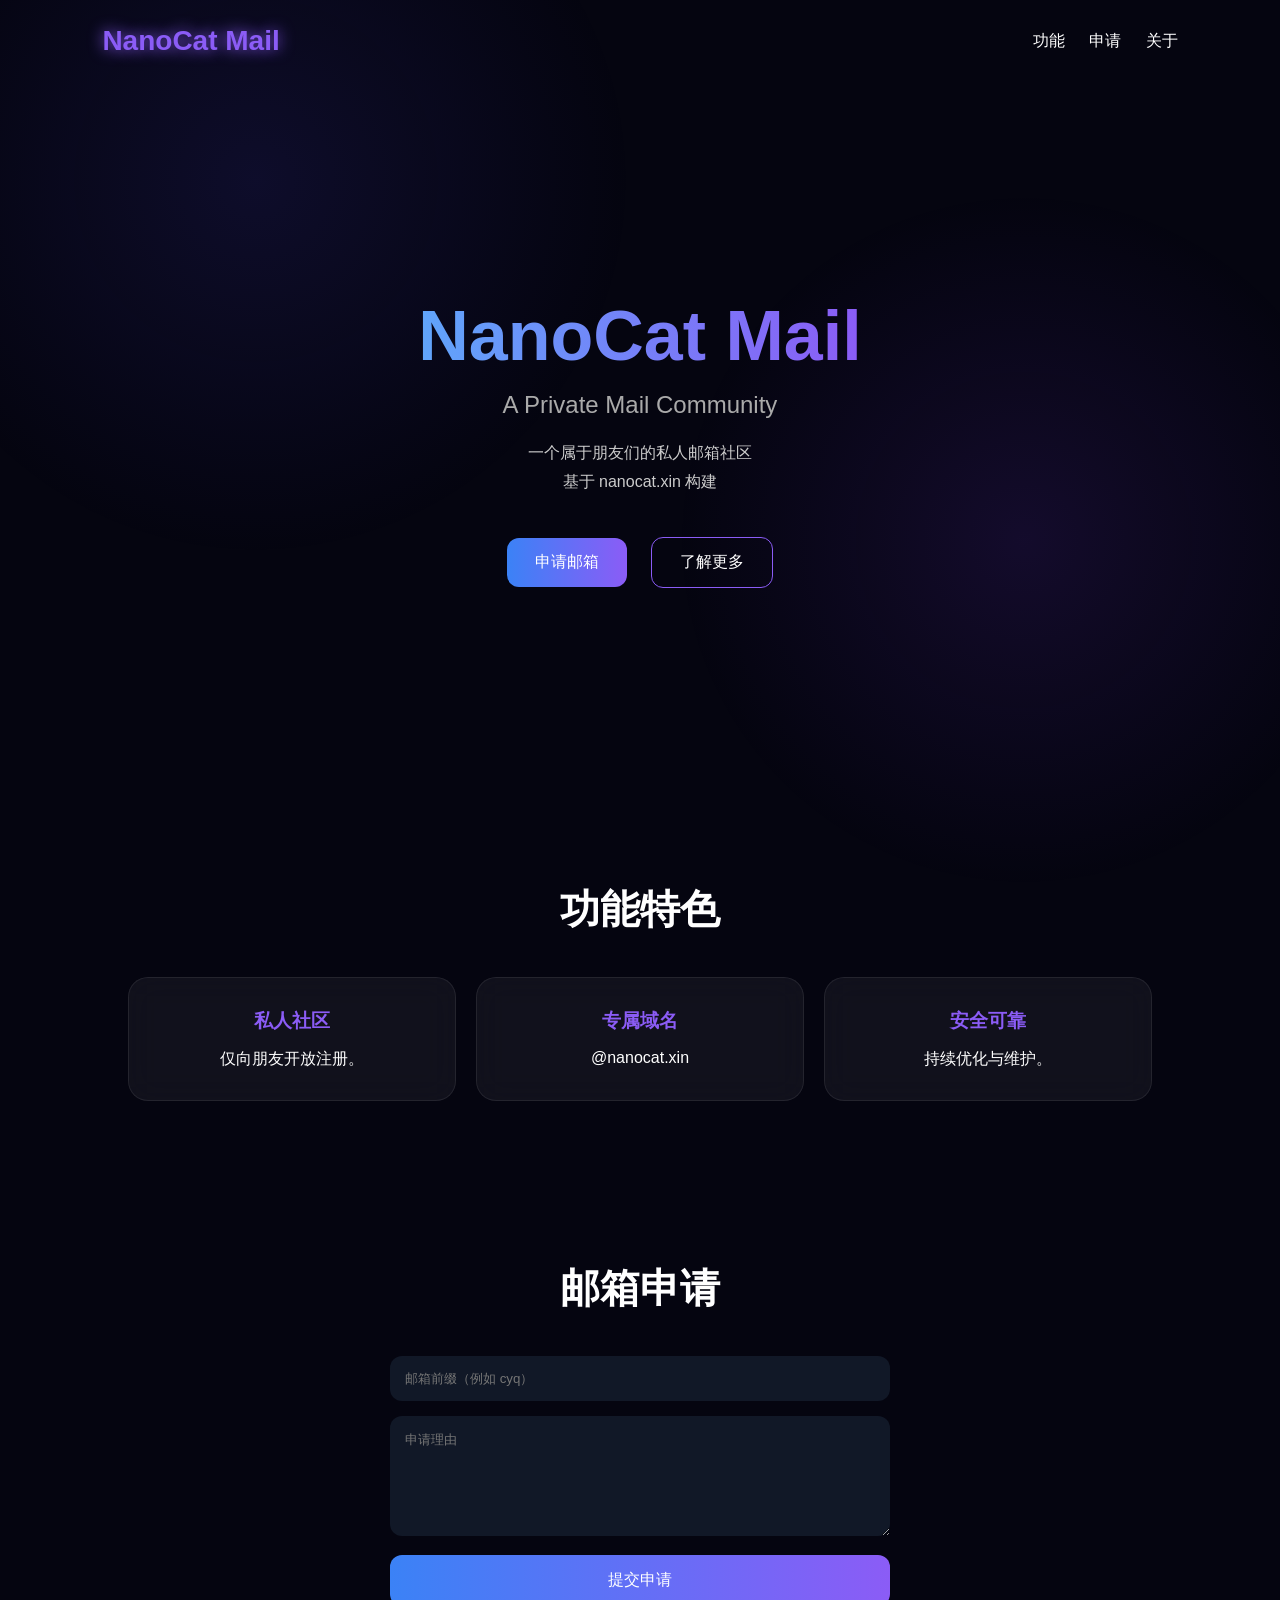
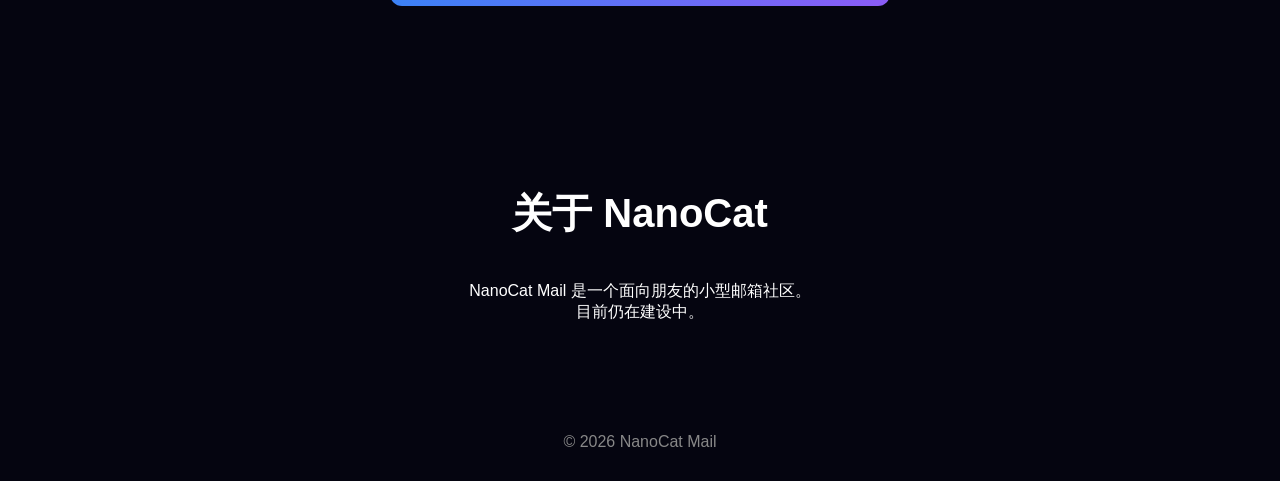
==== index.html @ d667ffe0 "Add files via upload" ====
<!DOCTYPE html>
<html lang="zh-CN">
<head>
    <meta charset="UTF-8">
    <meta name="viewport" content="width=device-width, initial-scale=1.0">
    <title>NanoCat Mail</title>

    <link rel="stylesheet" href="style.css">
</head>
<body>

<div class="background"></div>

<header>
    <div class="logo">
        NanoCat Mail
    </div>

    <nav>
        <a href="#features">功能</a>
        <a href="#apply">申请</a>
        <a href="#about">关于</a>
    </nav>
</header>

<section class="hero">

    <div class="hero-content">

        <h1>NanoCat Mail</h1>

        <p class="subtitle">
            A Private Mail Community
        </p>

        <p class="description">
            一个属于朋友们的私人邮箱社区
            <br>
            基于 nanocat.xin 构建
        </p>

        <div class="buttons">
            <a href="#apply" class="btn primary">
                申请邮箱
            </a>

            <a href="#about" class="btn secondary">
                了解更多
            </a>
        </div>

    </div>

</section>

<section id="features" class="card-section">

    <h2>功能特色</h2>

    <div class="cards">

        <div class="card">
            <h3>私人社区</h3>
            <p>仅向朋友开放注册。</p>
        </div>

        <div class="card">
            <h3>专属域名</h3>
            <p>@nanocat.xin</p>
        </div>

        <div class="card">
            <h3>安全可靠</h3>
            <p>持续优化与维护。</p>
        </div>

    </div>

</section>

<section id="apply" class="card-section">

    <h2>邮箱申请</h2>

    <form id="applyForm">

        <input
            type="text"
            id="username"
            placeholder="邮箱前缀（例如 cyq）"
            required
        >

        <textarea
            id="reason"
            placeholder="申请理由"
            required
        ></textarea>

        <button type="submit">
            提交申请
        </button>

    </form>

    <div id="result"></div>

</section>

<section id="about" class="card-section">

    <h2>关于 NanoCat</h2>

    <p>
        NanoCat Mail 是一个面向朋友的小型邮箱社区。
        <br>
        目前仍在建设中。
    </p>

</section>

<footer>
    © 2026 NanoCat Mail
</footer>

<script src="script.js"></script>

</body>
</html>
---- style.css ----
*{
    margin:0;
    padding:0;
    box-sizing:border-box;
}

body{
    background:#050510;
    color:white;
    font-family:"Segoe UI",sans-serif;
    overflow-x:hidden;
}

.background{
    position:fixed;
    inset:0;
    background:
    radial-gradient(circle at 20% 20%,#4f46e520 0%,transparent 30%),
    radial-gradient(circle at 80% 60%,#7c3aed20 0%,transparent 30%);
    z-index:-2;
}

header{
    display:flex;
    justify-content:space-between;
    align-items:center;
    padding:25px 8%;
}

.logo{
    font-size:28px;
    font-weight:bold;
    color:#8b5cf6;
    text-shadow:0 0 15px #8b5cf6;
}

nav a{
    color:white;
    text-decoration:none;
    margin-left:20px;
    transition:0.3s;
}

nav a:hover{
    color:#8b5cf6;
}

.hero{
    min-height:80vh;
    display:flex;
    justify-content:center;
    align-items:center;
    text-align:center;
}

.hero h1{
    font-size:70px;
    background:linear-gradient(
    90deg,
    #60a5fa,
    #8b5cf6
    );
    -webkit-background-clip:text;
    -webkit-text-fill-color:transparent;
}

.subtitle{
    margin-top:15px;
    font-size:24px;
    color:#aaa;
}

.description{
    margin-top:20px;
    color:#ccc;
    line-height:1.8;
}

.buttons{
    margin-top:40px;
}

.btn{
    display:inline-block;
    padding:14px 28px;
    border-radius:12px;
    text-decoration:none;
    margin:0 10px;
    transition:0.3s;
}

.primary{
    background:linear-gradient(
    90deg,
    #3b82f6,
    #8b5cf6
    );
    color:white;
}

.secondary{
    border:1px solid #8b5cf6;
    color:white;
}

.btn:hover{
    transform:translateY(-3px);
}

.card-section{
    padding:80px 10%;
    text-align:center;
}

.card-section h2{
    margin-bottom:40px;
    font-size:40px;
}

.cards{
    display:grid;
    grid-template-columns:repeat(auto-fit,minmax(250px,1fr));
    gap:20px;
}

.card{
    background:rgba(255,255,255,0.05);
    backdrop-filter:blur(15px);
    border:1px solid rgba(255,255,255,0.08);
    border-radius:20px;
    padding:30px;
}

.card h3{
    margin-bottom:15px;
    color:#8b5cf6;
}

form{
    max-width:500px;
    margin:auto;
}

input,
textarea{
    width:100%;
    padding:15px;
    margin-bottom:15px;
    border:none;
    border-radius:12px;
    background:#111827;
    color:white;
}

textarea{
    height:120px;
}

button{
    width:100%;
    padding:15px;
    border:none;
    border-radius:12px;
    cursor:pointer;
    color:white;
    font-size:16px;
    background:linear-gradient(
    90deg,
    #3b82f6,
    #8b5cf6
    );
}

#result{
    margin-top:20px;
    color:#60a5fa;
}

footer{
    text-align:center;
    padding:30px;
    color:#888;
}

@media(max-width:768px){

.hero h1{
    font-size:42px;
}

header{
    flex-direction:column;
    gap:20px;
}

}
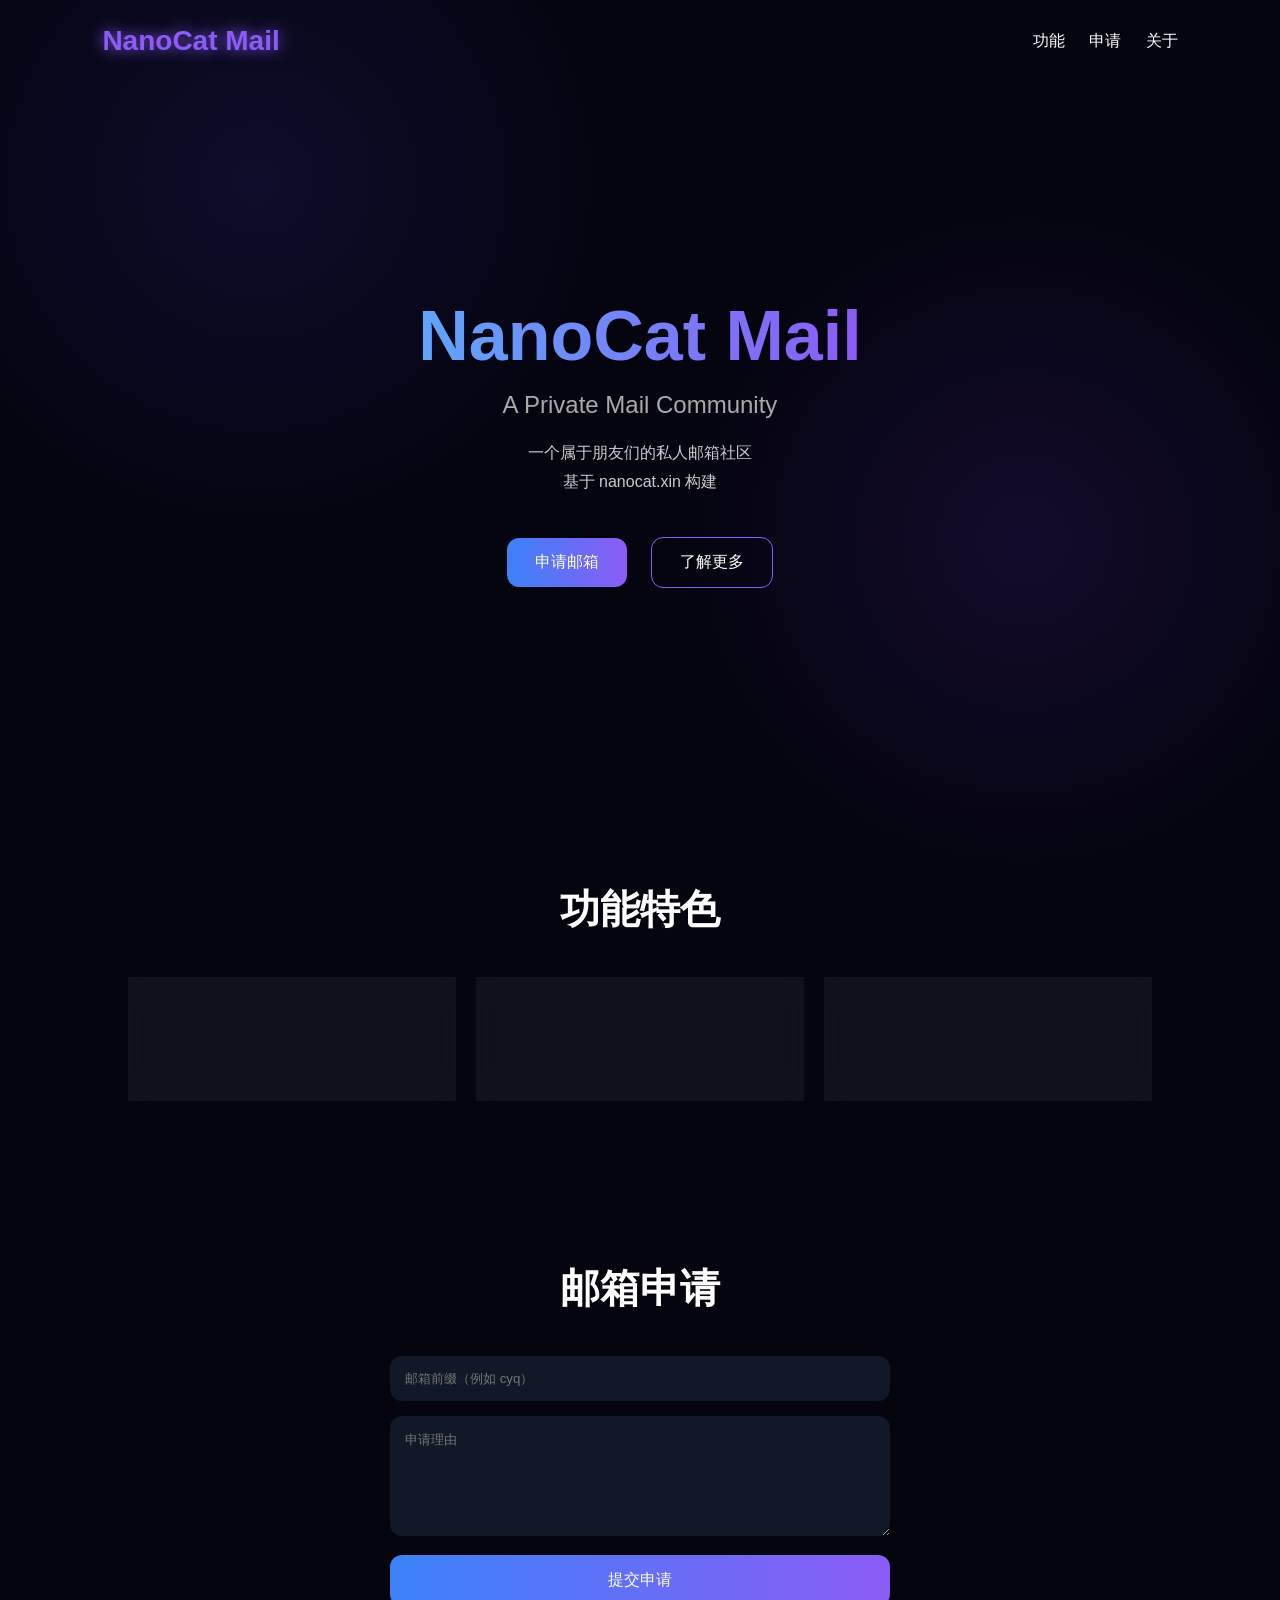
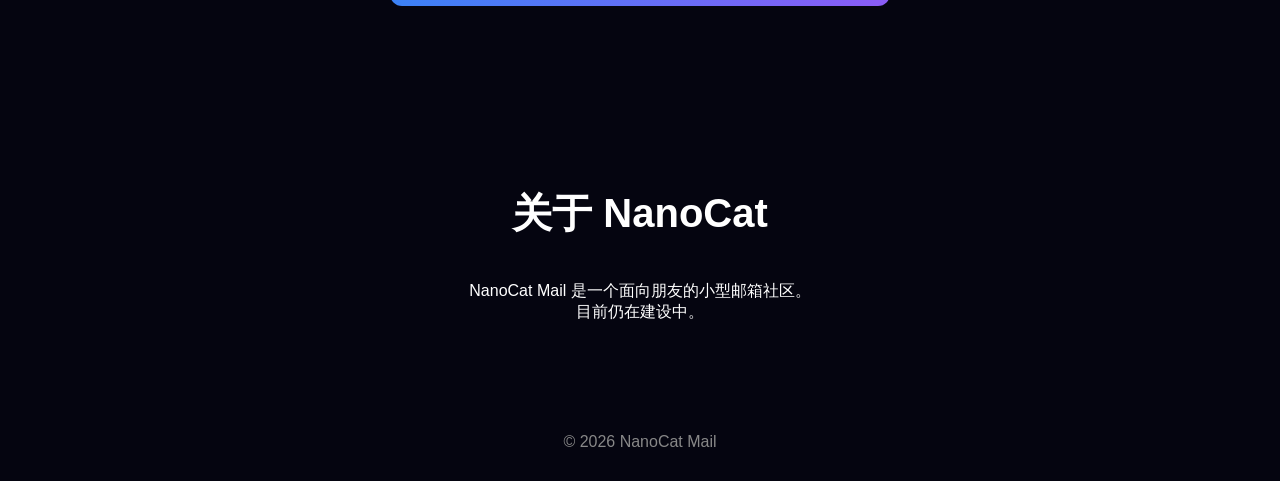
==== commit 7a3db304: "Add files via upload" ====
--- a/index.html
+++ b/index.html
@@ -19,7 +19,7 @@
     <nav>
         <a href="#features">功能</a>
         <a href="#apply">申请</a>
-        <a href="#about">关于</a>
+        <a href="about.html">关于</a>
     </nav>
 </header>
 
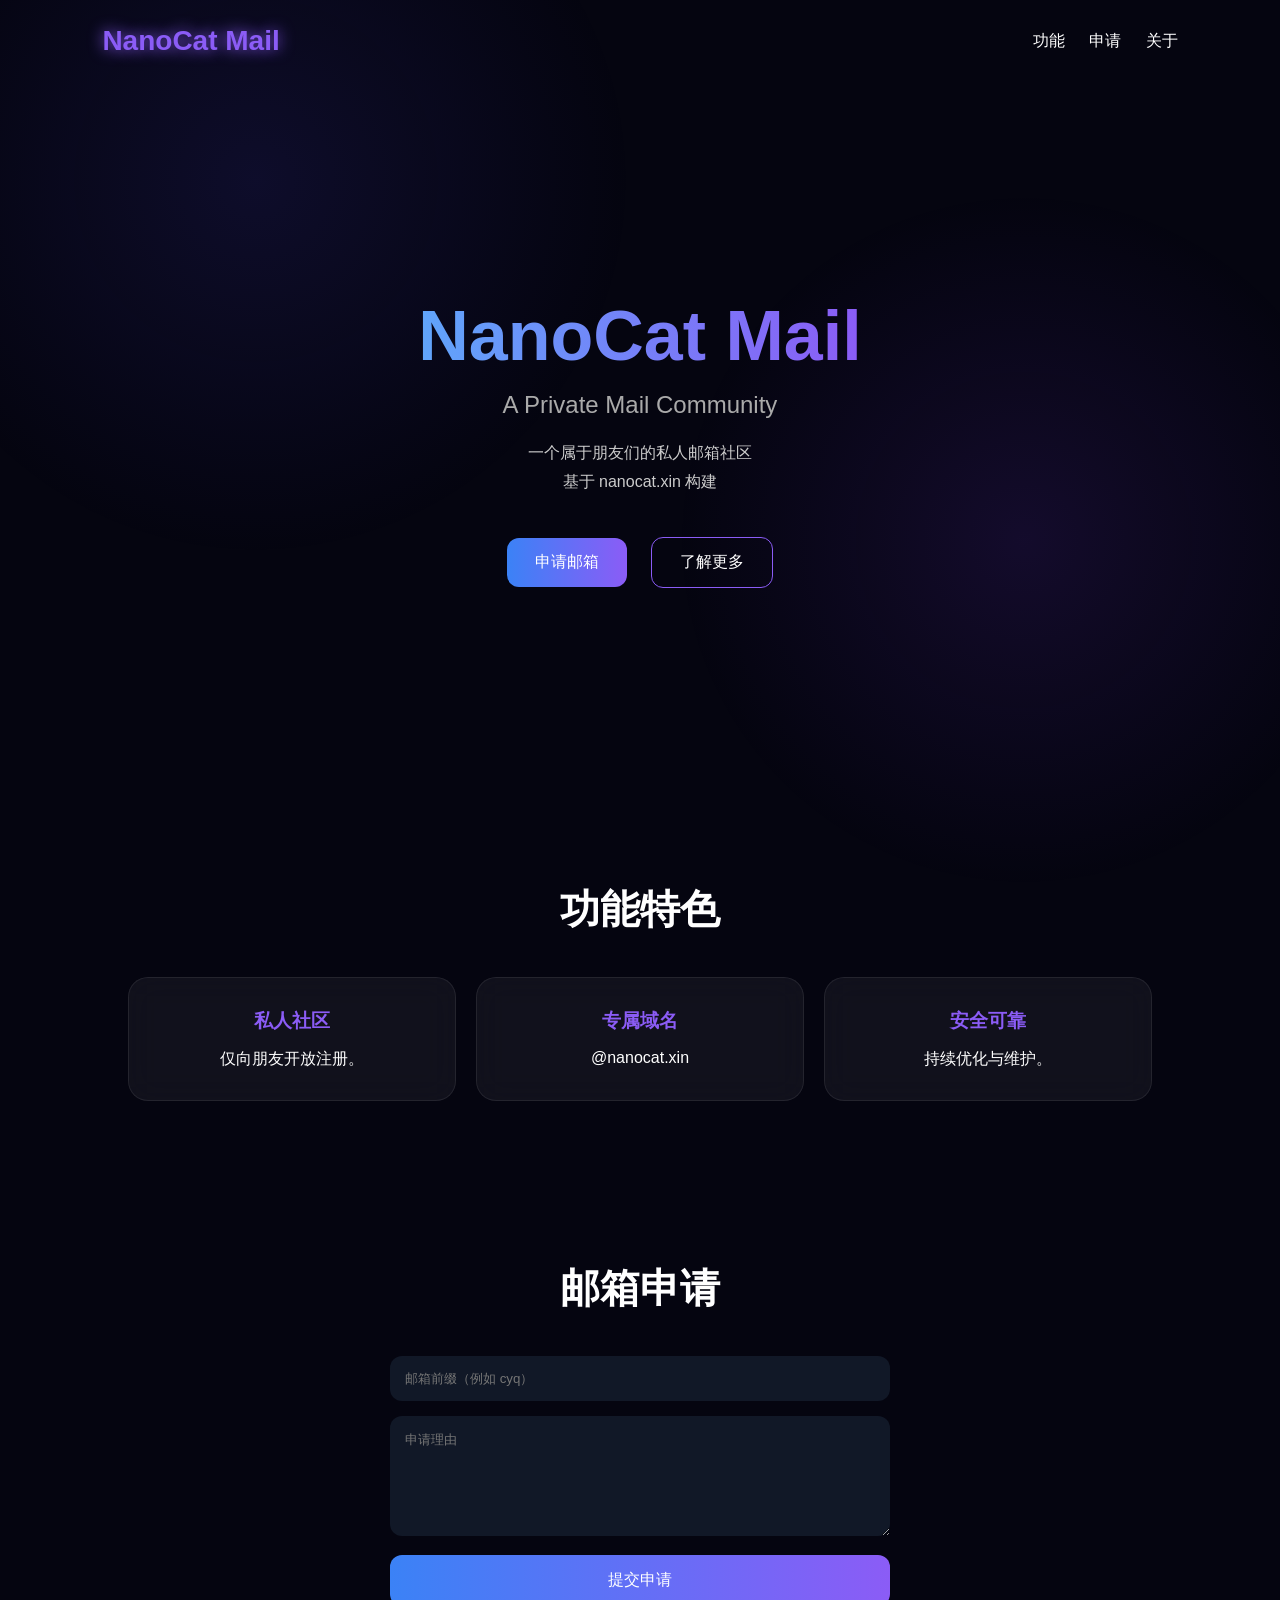
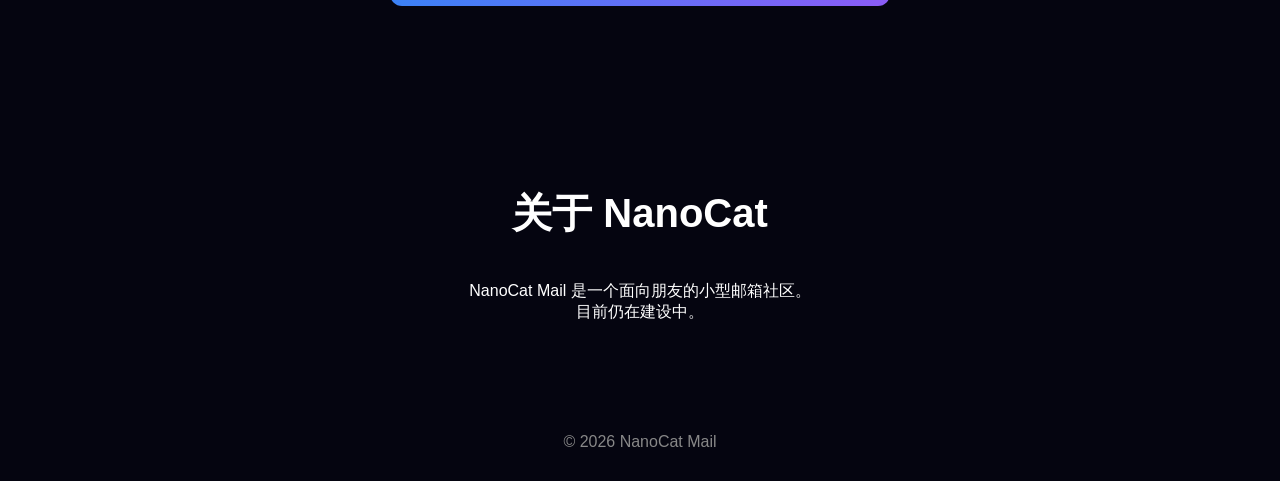
==== commit e7fefbea: "Add files via upload" ====
--- a/index.html
+++ b/index.html
@@ -12,15 +12,17 @@
 <div class="background"></div>
 
 <header>
-    <div class="logo">
+
+    <a href="index.html" class="logo">
         NanoCat Mail
-    </div>
+    </a>
 
     <nav>
         <a href="#features">功能</a>
         <a href="#apply">申请</a>
         <a href="about.html">关于</a>
     </nav>
+
 </header>
 
 <section class="hero">
--- a/style.css
+++ b/style.css
@@ -32,6 +32,13 @@
     font-weight:bold;
     color:#8b5cf6;
     text-shadow:0 0 15px #8b5cf6;
+    text-decoration:none;
+    transition:.3s;
+}
+
+.logo:hover{
+    color:#a78bfa;
+    text-shadow:0 0 25px #8b5cf6;
 }
 
 nav a{
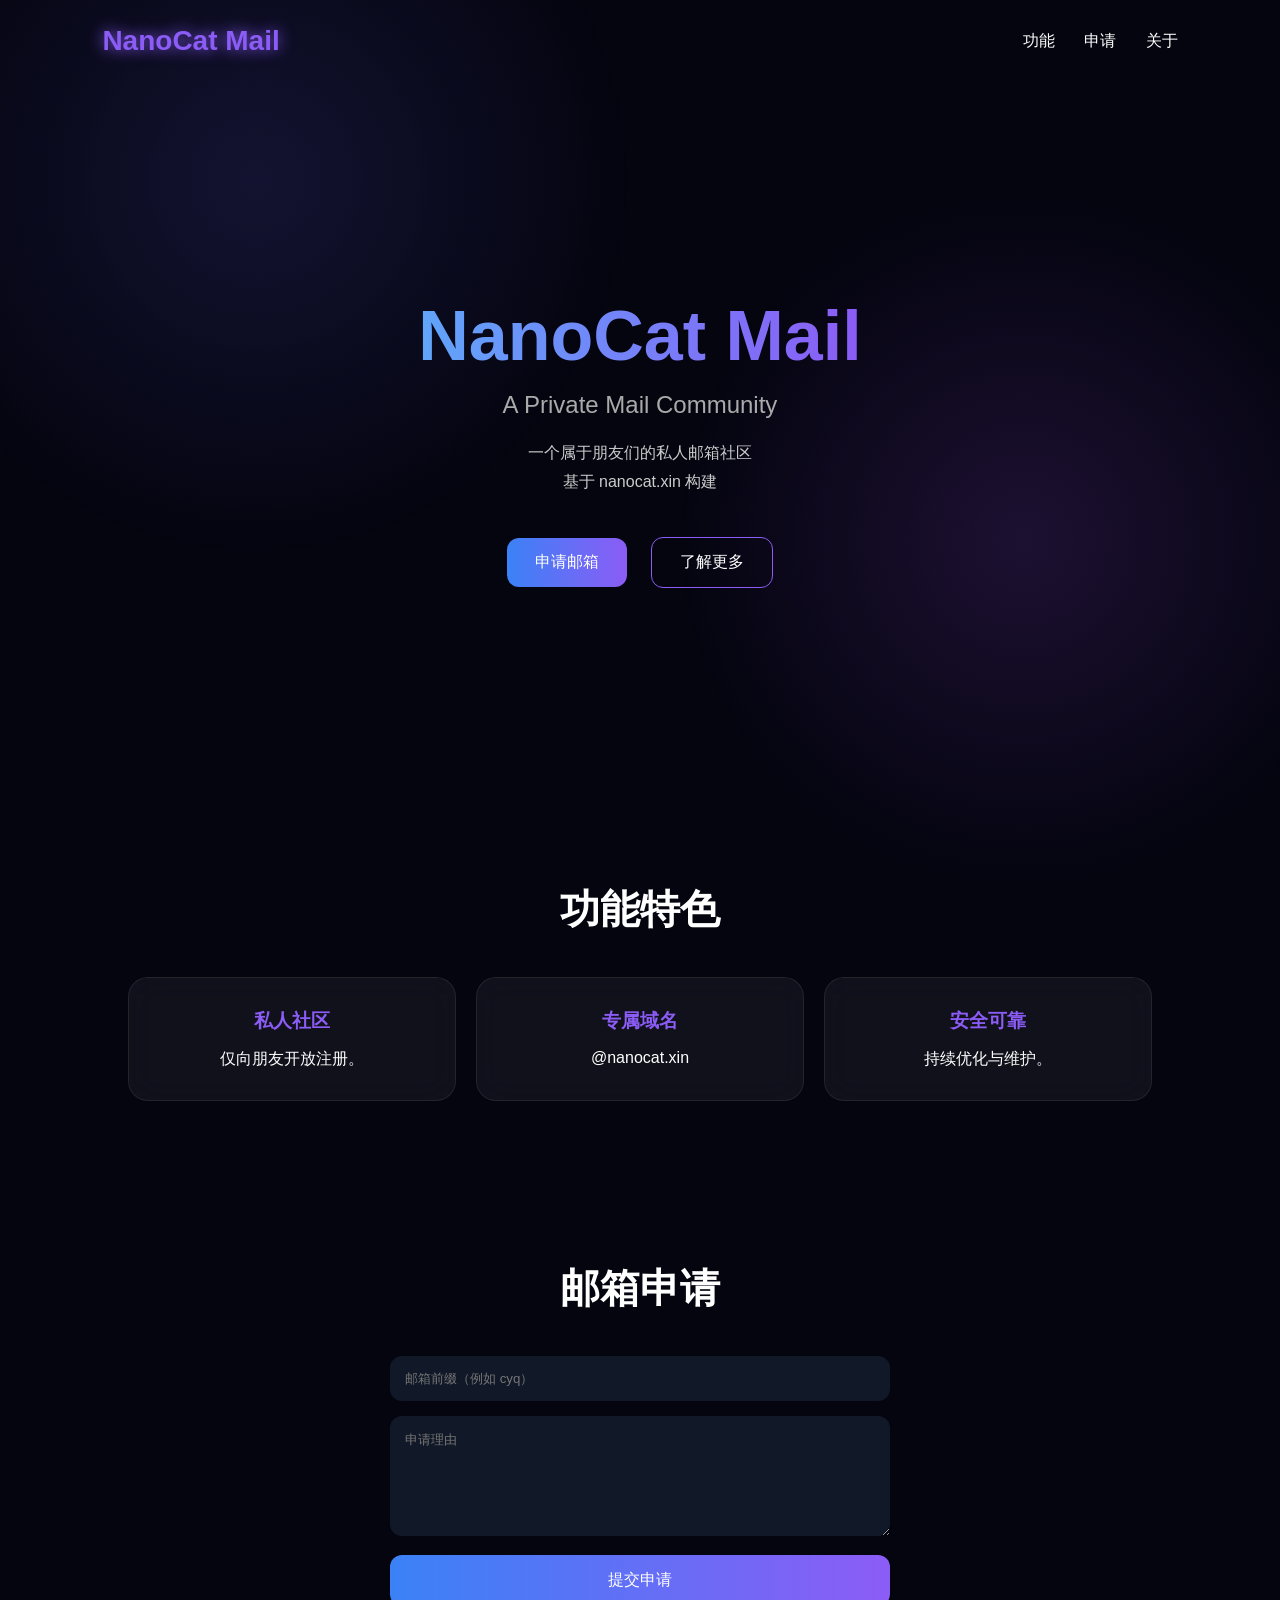
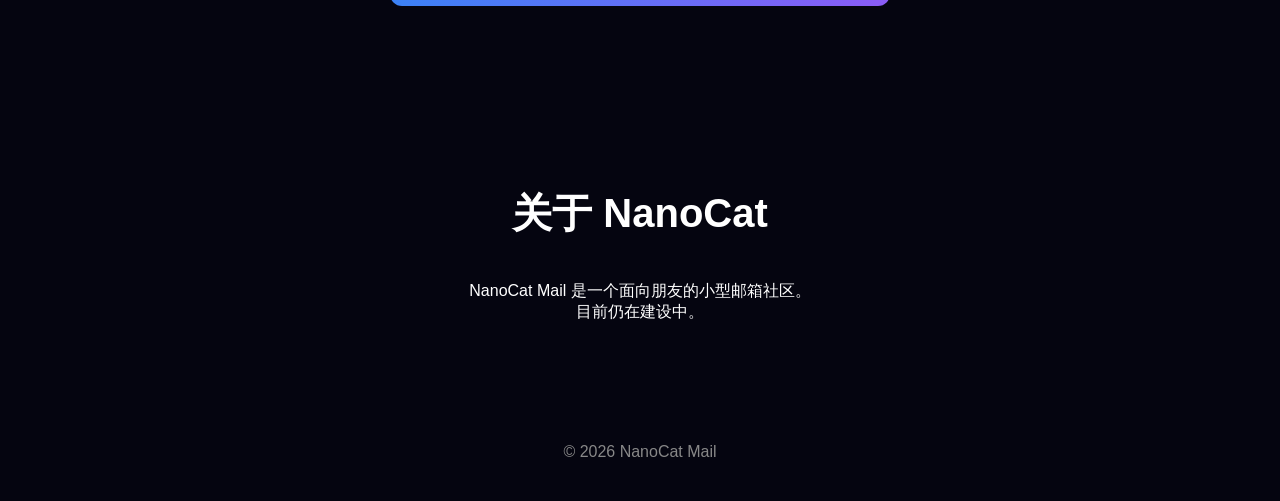
==== commit 1d2404c5: "Add files via upload" ====
--- a/index.html
+++ b/index.html
@@ -4,7 +4,6 @@
     <meta charset="UTF-8">
     <meta name="viewport" content="width=device-width, initial-scale=1.0">
     <title>NanoCat Mail</title>
-
     <link rel="stylesheet" href="style.css">
 </head>
 <body>
@@ -12,113 +11,65 @@
 <div class="background"></div>
 
 <header>
-
-    <a href="index.html" class="logo">
-        NanoCat Mail
-    </a>
-
+    <a href="index.html" class="logo">NanoCat Mail</a>
     <nav>
         <a href="#features">功能</a>
         <a href="#apply">申请</a>
         <a href="about.html">关于</a>
     </nav>
-
 </header>
 
 <section class="hero">
-
     <div class="hero-content">
-
         <h1>NanoCat Mail</h1>
-
-        <p class="subtitle">
-            A Private Mail Community
-        </p>
-
+        <p class="subtitle">A Private Mail Community</p>
         <p class="description">
             一个属于朋友们的私人邮箱社区
             <br>
             基于 nanocat.xin 构建
         </p>
-
         <div class="buttons">
-            <a href="#apply" class="btn primary">
-                申请邮箱
-            </a>
-
-            <a href="#about" class="btn secondary">
-                了解更多
-            </a>
+            <a href="#apply" class="btn primary">申请邮箱</a>
+            <a href="#about" class="btn secondary">了解更多</a>
         </div>
-
     </div>
-
 </section>
 
 <section id="features" class="card-section">
-
     <h2>功能特色</h2>
-
     <div class="cards">
-
         <div class="card">
             <h3>私人社区</h3>
             <p>仅向朋友开放注册。</p>
         </div>
-
         <div class="card">
             <h3>专属域名</h3>
             <p>@nanocat.xin</p>
         </div>
-
         <div class="card">
             <h3>安全可靠</h3>
             <p>持续优化与维护。</p>
         </div>
-
     </div>
-
 </section>
 
 <section id="apply" class="card-section">
-
     <h2>邮箱申请</h2>
-
     <form id="applyForm">
-
-        <input
-            type="text"
-            id="username"
-            placeholder="邮箱前缀（例如 cyq）"
-            required
-        >
-
-        <textarea
-            id="reason"
-            placeholder="申请理由"
-            required
-        ></textarea>
-
-        <button type="submit">
-            提交申请
-        </button>
-
+        <input type="text" id="username" placeholder="邮箱前缀（例如 cyq）" required>
+        <textarea id="reason" placeholder="申请理由" required></textarea>
+        <button type="submit">提交申请</button>
     </form>
-
     <div id="result"></div>
-
 </section>
 
 <section id="about" class="card-section">
-
     <h2>关于 NanoCat</h2>
-
     <p>
         NanoCat Mail 是一个面向朋友的小型邮箱社区。
         <br>
         目前仍在建设中。
     </p>
-
 </section>
 
 <footer>
@@ -126,6 +77,5 @@
 </footer>
 
 <script src="script.js"></script>
-
 </body>
 </html>
--- a/style.css
+++ b/style.css
@@ -1,203 +1,349 @@
+/* ==========================================
+   1. 全局初始化与基础设置
+   ========================================== */
 *{
-    margin:0;
-    padding:0;
-    box-sizing:border-box;
+    margin: 0;
+    padding: 0;
+    box-sizing: border-box;
 }
 
 body{
-    background:#050510;
-    color:white;
-    font-family:"Segoe UI",sans-serif;
-    overflow-x:hidden;
-}
-
-.background{
-    position:fixed;
-    inset:0;
+    background: #050510;
+    color: white;
+    font-family: "Segoe UI", sans-serif;
+    overflow-x: hidden;
+}
+
+/* 统一的星空渐变背景 */
+.background {
+    position: fixed;
+    inset: 0;
     background:
-    radial-gradient(circle at 20% 20%,#4f46e520 0%,transparent 30%),
-    radial-gradient(circle at 80% 60%,#7c3aed20 0%,transparent 30%);
-    z-index:-2;
-}
-
+    radial-gradient(circle at 20% 20%, rgba(99, 102, 241, 0.15) 0%, transparent 30%),
+    radial-gradient(circle at 80% 60%, rgba(168, 85, 247, 0.15) 0%, transparent 30%);
+    z-index: -2;
+}
+
+/* ==========================================
+   2. 统一的顶部导航栏 (Header)
+   ========================================== */
 header{
-    display:flex;
-    justify-content:space-between;
-    align-items:center;
-    padding:25px 8%;
-}
-
-.logo{
-    font-size:28px;
-    font-weight:bold;
-    color:#8b5cf6;
-    text-shadow:0 0 15px #8b5cf6;
-    text-decoration:none;
-    transition:.3s;
-}
-
-.logo:hover{
-    color:#a78bfa;
-    text-shadow:0 0 25px #8b5cf6;
+    display: flex;
+    justify-content: space-between;
+    align-items: center;
+    padding: 25px 8%;
+}
+
+/* 完美统一的 Logo 样式：无下划线，字号一致 */
+a.logo,
+a.logo:link,
+a.logo:visited,
+a.logo:hover,
+a.logo:active {
+    font-size: 28px !important;
+    font-weight: bold;
+    color: #8b5cf6;
+    text-shadow: 0 0 15px #8b5cf6;
+    text-decoration: none !important;
+    transition: 0.3s;
+}
+
+a.logo:hover{
+    color: #a78bfa;
+    text-shadow: 0 0 25px #8b5cf6;
 }
 
 nav a{
-    color:white;
-    text-decoration:none;
-    margin-left:20px;
-    transition:0.3s;
-}
-
-nav a:hover{
-    color:#8b5cf6;
-}
-
+    color: white;
+    text-decoration: none;
+    margin-left: 25px;
+    transition: 0.3s;
+}
+
+nav a:hover,
+nav a.active {
+    color: #8b5cf6;
+}
+
+/* ==========================================
+   3. 首页 (index.html) 专属样式
+   ========================================== */
 .hero{
-    min-height:80vh;
-    display:flex;
-    justify-content:center;
-    align-items:center;
-    text-align:center;
+    min-height: 80vh;
+    display: flex;
+    justify-content: center;
+    align-items: center;
+    text-align: center;
 }
 
 .hero h1{
-    font-size:70px;
-    background:linear-gradient(
-    90deg,
-    #60a5fa,
-    #8b5cf6
-    );
-    -webkit-background-clip:text;
-    -webkit-text-fill-color:transparent;
+    font-size: 70px;
+    background: linear-gradient(90deg, #60a5fa, #8b5cf6);
+    -webkit-background-clip: text;
+    -webkit-text-fill-color: transparent;
 }
 
 .subtitle{
-    margin-top:15px;
-    font-size:24px;
-    color:#aaa;
+    margin-top: 15px;
+    font-size: 24px;
+    color: #aaa;
 }
 
 .description{
-    margin-top:20px;
-    color:#ccc;
-    line-height:1.8;
+    margin-top: 20px;
+    color: #ccc;
+    line-height: 1.8;
 }
 
 .buttons{
-    margin-top:40px;
+    margin-top: 40px;
 }
 
 .btn{
-    display:inline-block;
-    padding:14px 28px;
-    border-radius:12px;
-    text-decoration:none;
-    margin:0 10px;
-    transition:0.3s;
+    display: inline-block;
+    padding: 14px 28px;
+    border-radius: 12px;
+    text-decoration: none;
+    margin: 0 10px;
+    transition: 0.3s;
 }
 
 .primary{
-    background:linear-gradient(
-    90deg,
-    #3b82f6,
-    #8b5cf6
-    );
-    color:white;
+    background: linear-gradient(90deg, #3b82f6, #8b5cf6);
+    color: white;
 }
 
 .secondary{
-    border:1px solid #8b5cf6;
-    color:white;
+    border: 1px solid #8b5cf6;
+    color: white;
 }
 
 .btn:hover{
-    transform:translateY(-3px);
+    transform: translateY(-3px);
 }
 
 .card-section{
-    padding:80px 10%;
-    text-align:center;
+    padding: 80px 10%;
+    text-align: center;
 }
 
 .card-section h2{
-    margin-bottom:40px;
-    font-size:40px;
+    margin-bottom: 40px;
+    font-size: 40px;
 }
 
 .cards{
-    display:grid;
-    grid-template-columns:repeat(auto-fit,minmax(250px,1fr));
-    gap:20px;
+    display: grid;
+    grid-template-columns: repeat(auto-fit, minmax(250px, 1fr));
+    gap: 20px;
 }
 
 .card{
-    background:rgba(255,255,255,0.05);
-    backdrop-filter:blur(15px);
-    border:1px solid rgba(255,255,255,0.08);
-    border-radius:20px;
-    padding:30px;
+    background: rgba(255, 255, 255, 0.05);
+    backdrop-filter: blur(15px);
+    border: 1px solid rgba(255, 255, 255, 0.08);
+    border-radius: 20px;
+    padding: 30px;
 }
 
 .card h3{
-    margin-bottom:15px;
-    color:#8b5cf6;
-}
-
+    margin-bottom: 15px;
+    color: #8b5cf6;
+}
+
+/* 表单样式 */
 form{
-    max-width:500px;
-    margin:auto;
-}
-
-input,
+    max-width: 500px;
+    margin: auto;
+}
+
+input, textarea{
+    width: 100%;
+    padding: 15px;
+    margin-bottom: 15px;
+    border: none;
+    border-radius: 12px;
+    background: #111827;
+    color: white;
+}
+
 textarea{
-    width:100%;
-    padding:15px;
-    margin-bottom:15px;
-    border:none;
-    border-radius:12px;
-    background:#111827;
-    color:white;
-}
-
-textarea{
-    height:120px;
+    height: 120px;
 }
 
 button{
-    width:100%;
-    padding:15px;
-    border:none;
-    border-radius:12px;
-    cursor:pointer;
-    color:white;
-    font-size:16px;
-    background:linear-gradient(
-    90deg,
-    #3b82f6,
-    #8b5cf6
-    );
+    width: 100%;
+    padding: 15px;
+    border: none;
+    border-radius: 12px;
+    cursor: pointer;
+    color: white;
+    font-size: 16px;
+    background: linear-gradient(90deg, #3b82f6, #8b5cf6);
 }
 
 #result{
-    margin-top:20px;
-    color:#60a5fa;
-}
-
+    margin-top: 20px;
+    color: #60a5fa;
+}
+
+/* ==========================================
+   4. 关于页 (about.html) 专属样式
+   ========================================== */
+.about-hero{
+    text-align: center;
+    padding: 100px 20px;
+}
+
+.about-hero h1{
+    font-size: 72px;
+    background: linear-gradient(90deg, #60a5fa, #8b5cf6);
+    -webkit-background-clip: text;
+    -webkit-text-fill-color: transparent;
+}
+
+.about-hero p{
+    margin-top: 20px;
+    font-size: 20px;
+    color: #aaa;
+}
+
+.section{
+    padding: 80px 10%;
+}
+
+.section-title{
+    font-size: 42px;
+    text-align: center;
+    margin-bottom: 50px;
+}
+
+.glass-card{
+    background: rgba(255, 255, 255, .05);
+    backdrop-filter: blur(20px);
+    border: 1px solid rgba(255, 255, 255, .08);
+    border-radius: 24px;
+    padding: 35px;
+    margin-bottom: 25px;
+    box-shadow: 0 0 25px rgba(139, 92, 246, .15);
+}
+
+.glass-card h3{
+    margin-bottom: 15px;
+    color: #8b5cf6;
+}
+
+.glass-card p{
+    color: #ccc;
+    line-height: 1.8;
+}
+
+/* 时间线样式 */
+.timeline{
+    position: relative;
+    max-width: 900px;
+    margin: auto;
+}
+
+.timeline::before{
+    content: "";
+    position: absolute;
+    left: 50%;
+    top: 0;
+    width: 2px;
+    height: 100%;
+    background: #8b5cf6;
+    transform: translateX(-50%);
+}
+
+.timeline-item{
+    width: 50%;
+    padding: 25px;
+    position: relative;
+}
+
+.timeline-item:nth-child(odd){
+    left: 0;
+    text-align: right;
+}
+
+.timeline-item:nth-child(even){
+    left: 50%;
+}
+
+.timeline-dot{
+    position: absolute;
+    width: 18px;
+    height: 18px;
+    background: #8b5cf6;
+    border-radius: 50%;
+    top: 35px;
+    box-shadow: 0 0 20px #8b5cf6;
+}
+
+.timeline-item:nth-child(odd) .timeline-dot{
+    right: -9px;
+}
+
+.timeline-item:nth-child(even) .timeline-dot{
+    left: -9px;
+}
+
+/* 路线图样式 */
+.roadmap{
+    display: grid;
+    grid-template-columns: repeat(auto-fit, minmax(250px, 1fr));
+    gap: 25px;
+}
+
+.step{
+    padding: 25px;
+    border-radius: 20px;
+    background: rgba(255, 255, 255, .05);
+    border: 1px solid rgba(255, 255, 255, .08);
+    transition: .3s;
+}
+
+.step:hover{
+    transform: translateY(-6px);
+    box-shadow: 0 0 25px rgba(139, 92, 246, .25);
+}
+
+.done{ border-color: #22c55e; }
+.current{ border-color: #3b82f6; }
+.future{ border-color: #8b5cf6; }
+
+/* ==========================================
+   5. 页脚与响应式媒体查询
+   ========================================== */
 footer{
-    text-align:center;
-    padding:30px;
-    color:#888;
-}
-
-@media(max-width:768px){
-
-.hero h1{
-    font-size:42px;
-}
-
-header{
-    flex-direction:column;
-    gap:20px;
-}
-
+    text-align: center;
+    padding: 40px;
+    color: #888;
+}
+
+@media(max-width: 768px){
+    header{
+        flex-direction: column;
+        gap: 20px;
+    }
+    nav a{
+        margin: 0 10px;
+    }
+    .hero h1, .about-hero h1{
+        font-size: 45px;
+    }
+    .timeline::before{
+        left: 20px;
+    }
+    .timeline-item{
+        width: 100%;
+        left: 0 !important;
+        text-align: left !important;
+        padding-left: 55px;
+    }
+    .timeline-dot{
+        left: 11px !important;
+        right: auto !important;
+    }
 }
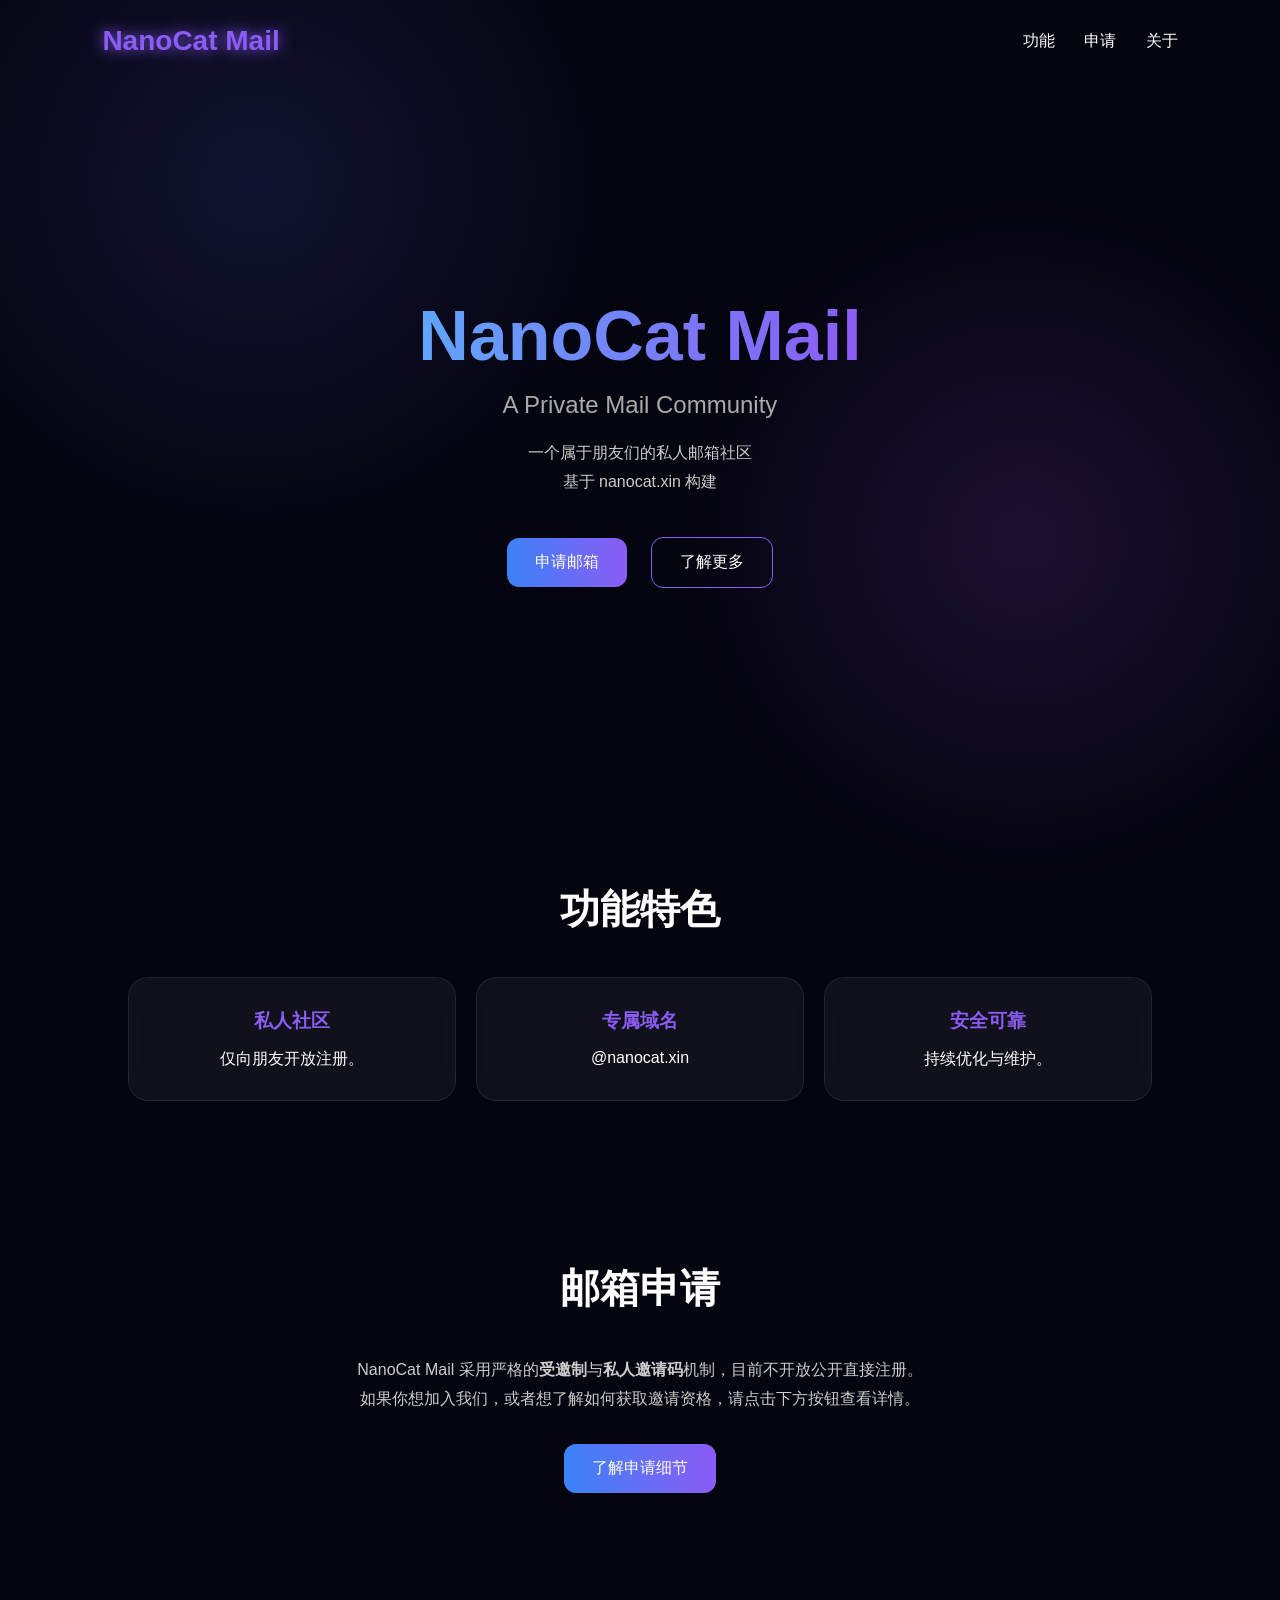
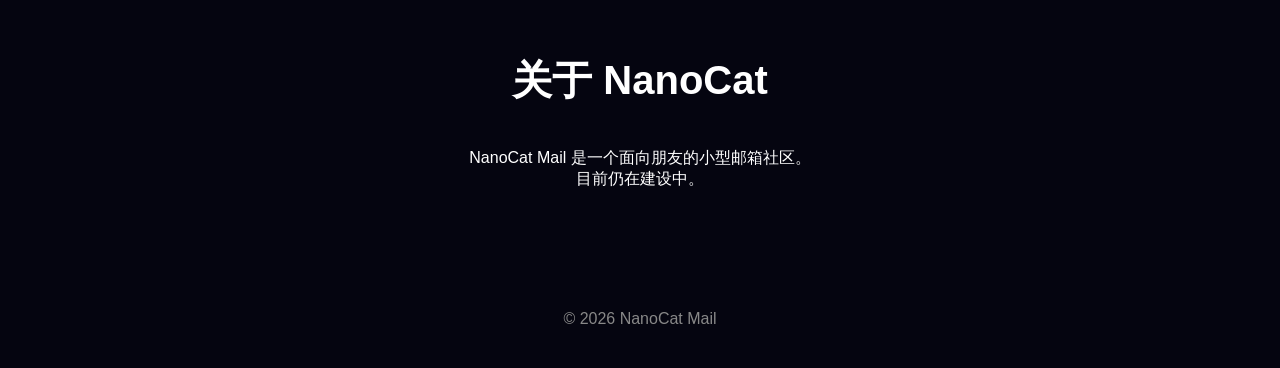
==== commit 81899245: "Add files via upload" ====
--- a/index.html
+++ b/index.html
@@ -14,7 +14,7 @@
     <a href="index.html" class="logo">NanoCat Mail</a>
     <nav>
         <a href="#features">功能</a>
-        <a href="#apply">申请</a>
+        <a href="apply.html">申请</a>
         <a href="about.html">关于</a>
     </nav>
 </header>
@@ -29,8 +29,8 @@
             基于 nanocat.xin 构建
         </p>
         <div class="buttons">
-            <a href="#apply" class="btn primary">申请邮箱</a>
-            <a href="#about" class="btn secondary">了解更多</a>
+            <a href="apply.html" class="btn primary">申请邮箱</a>
+            <a href="about.html" class="btn secondary">了解更多</a>
         </div>
     </div>
 </section>
@@ -55,12 +55,13 @@
 
 <section id="apply" class="card-section">
     <h2>邮箱申请</h2>
-    <form id="applyForm">
-        <input type="text" id="username" placeholder="邮箱前缀（例如 cyq）" required>
-        <textarea id="reason" placeholder="申请理由" required></textarea>
-        <button type="submit">提交申请</button>
-    </form>
-    <div id="result"></div>
+    <div style="max-width: 600px; margin: 0 auto;">
+        <p style="color: #ccc; line-height: 1.8; font-size: 16px; margin-bottom: 30px;">
+            NanoCat Mail 采用严格的<strong>受邀制</strong>与<strong>私人邀请码</strong>机制，目前不开放公开直接注册。<br>
+            如果你想加入我们，或者想了解如何获取邀请资格，请点击下方按钮查看详情。
+        </p>
+        <a href="apply.html" class="btn primary">了解申请细节</a>
+    </div>
 </section>
 
 <section id="about" class="card-section">
--- a/style.css
+++ b/style.css
@@ -66,7 +66,7 @@
 }
 
 /* ==========================================
-   3. 首页 (index.html) 专属样式
+   3. 核心布局与卡片
    ========================================== */
 .hero{
     min-height: 80vh;
@@ -106,6 +106,7 @@
     text-decoration: none;
     margin: 0 10px;
     transition: 0.3s;
+    cursor: pointer;
 }
 
 .primary{
@@ -151,73 +152,7 @@
     color: #8b5cf6;
 }
 
-/* 表单样式 */
-form{
-    max-width: 500px;
-    margin: auto;
-}
-
-input, textarea{
-    width: 100%;
-    padding: 15px;
-    margin-bottom: 15px;
-    border: none;
-    border-radius: 12px;
-    background: #111827;
-    color: white;
-}
-
-textarea{
-    height: 120px;
-}
-
-button{
-    width: 100%;
-    padding: 15px;
-    border: none;
-    border-radius: 12px;
-    cursor: pointer;
-    color: white;
-    font-size: 16px;
-    background: linear-gradient(90deg, #3b82f6, #8b5cf6);
-}
-
-#result{
-    margin-top: 20px;
-    color: #60a5fa;
-}
-
-/* ==========================================
-   4. 关于页 (about.html) 专属样式
-   ========================================== */
-.about-hero{
-    text-align: center;
-    padding: 100px 20px;
-}
-
-.about-hero h1{
-    font-size: 72px;
-    background: linear-gradient(90deg, #60a5fa, #8b5cf6);
-    -webkit-background-clip: text;
-    -webkit-text-fill-color: transparent;
-}
-
-.about-hero p{
-    margin-top: 20px;
-    font-size: 20px;
-    color: #aaa;
-}
-
-.section{
-    padding: 80px 10%;
-}
-
-.section-title{
-    font-size: 42px;
-    text-align: center;
-    margin-bottom: 50px;
-}
-
+/* 统一的毛玻璃卡片样式 */
 .glass-card{
     background: rgba(255, 255, 255, .05);
     backdrop-filter: blur(20px);
@@ -228,17 +163,37 @@
     box-shadow: 0 0 25px rgba(139, 92, 246, .15);
 }
 
-.glass-card h3{
-    margin-bottom: 15px;
-    color: #8b5cf6;
-}
-
-.glass-card p{
-    color: #ccc;
-    line-height: 1.8;
-}
-
-/* 时间线样式 */
+/* ==========================================
+   4. 关于页 (about.html) 与时间线样式
+   ========================================== */
+.about-hero{
+    text-align: center;
+    padding: 100px 20px;
+}
+
+.about-hero h1{
+    font-size: 72px;
+    background: linear-gradient(90deg, #60a5fa, #8b5cf6);
+    -webkit-background-clip: text;
+    -webkit-text-fill-color: transparent;
+}
+
+.about-hero p{
+    margin-top: 20px;
+    font-size: 20px;
+    color: #aaa;
+}
+
+.section{
+    padding: 80px 10%;
+}
+
+.section-title{
+    font-size: 42px;
+    text-align: center;
+    margin-bottom: 50px;
+}
+
 .timeline{
     position: relative;
     max-width: 900px;
@@ -289,7 +244,6 @@
     left: -9px;
 }
 
-/* 路线图样式 */
 .roadmap{
     display: grid;
     grid-template-columns: repeat(auto-fit, minmax(250px, 1fr));
@@ -314,7 +268,7 @@
 .future{ border-color: #8b5cf6; }
 
 /* ==========================================
-   5. 页脚与响应式媒体查询
+   5. 页脚与自适应响应式
    ========================================== */
 footer{
     text-align: center;
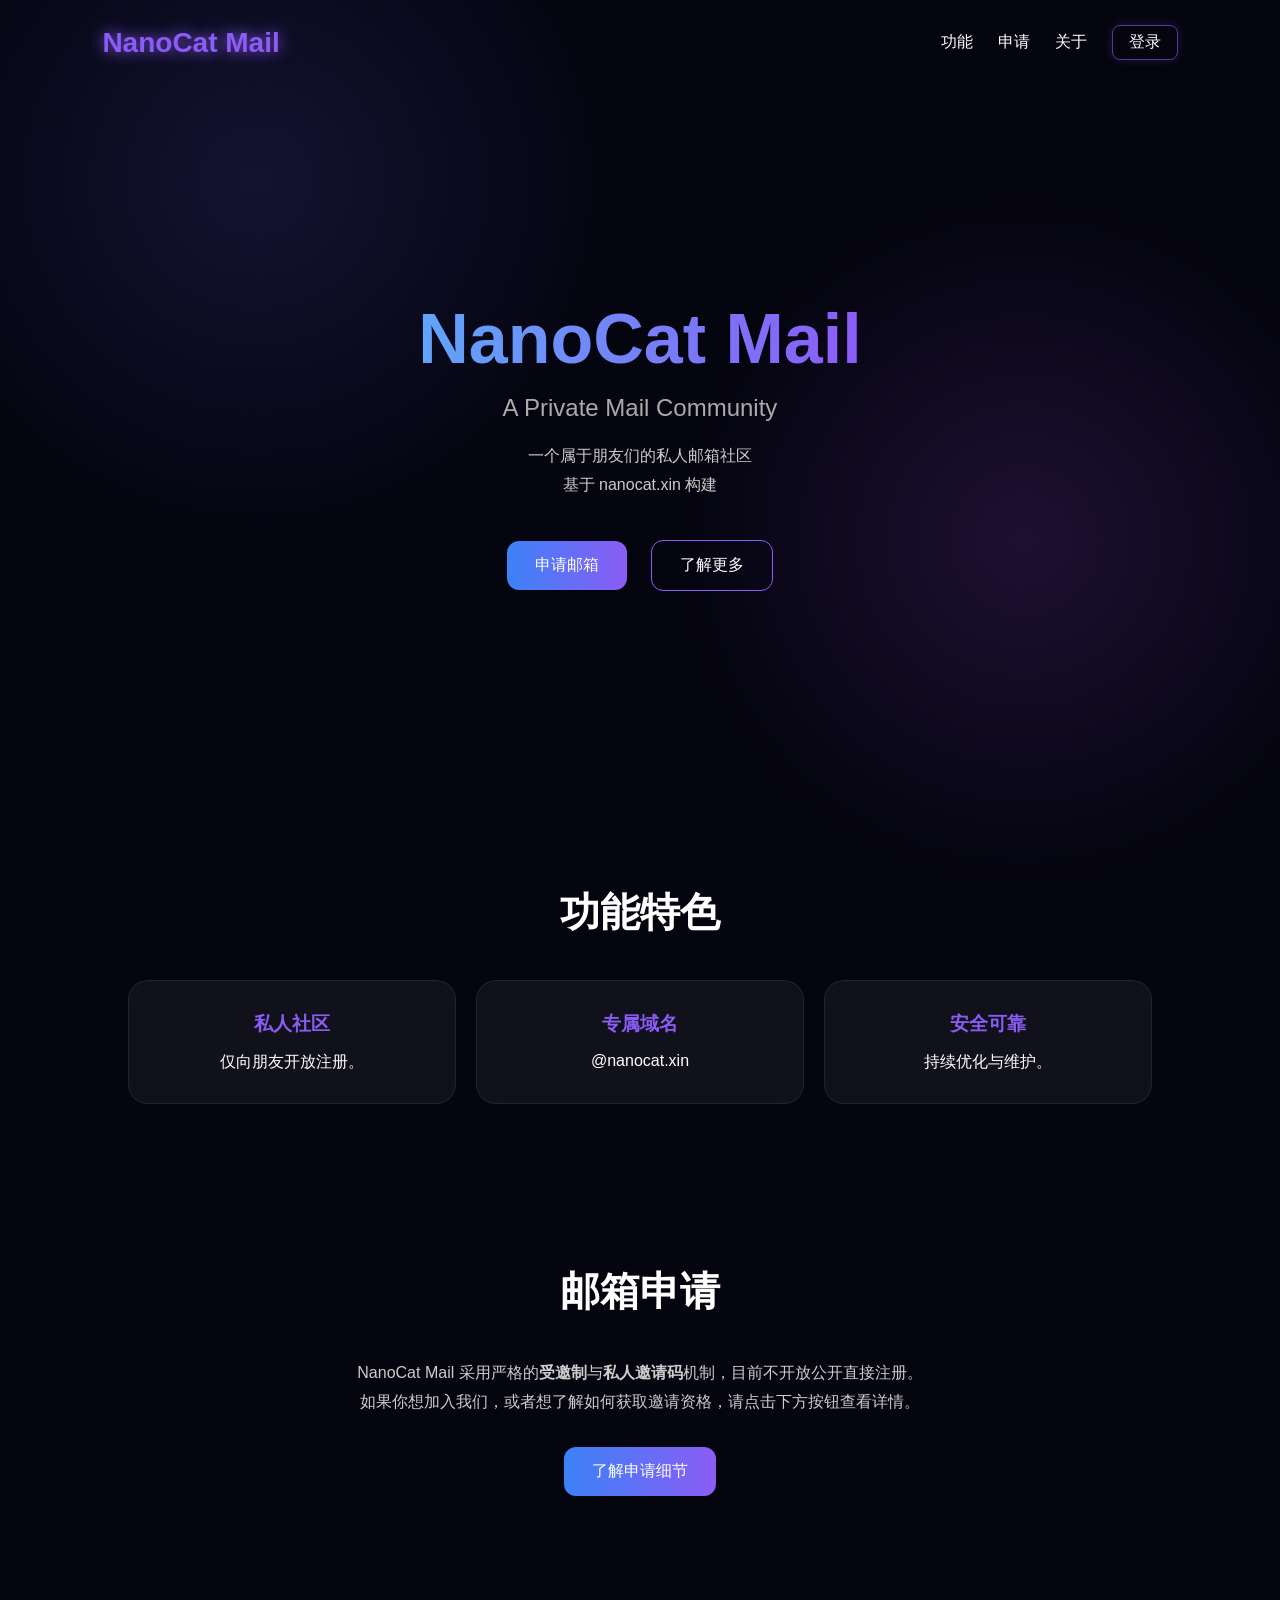
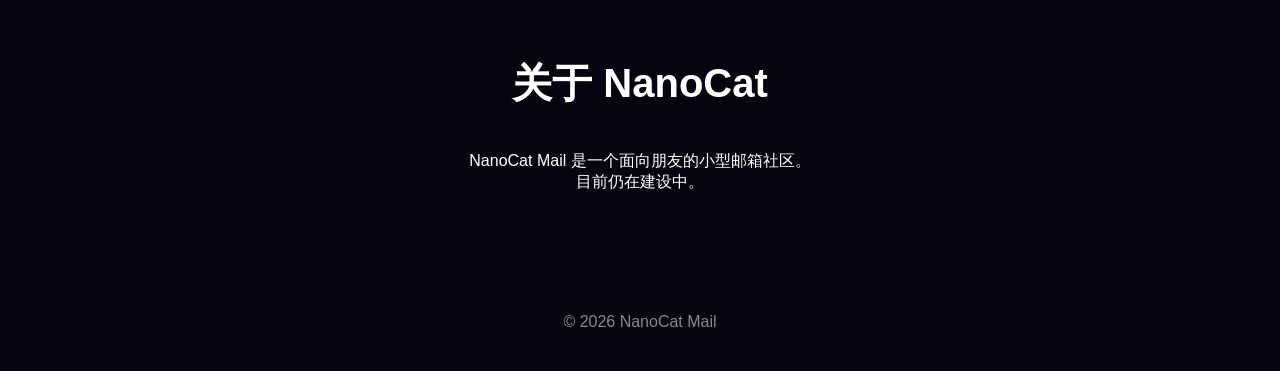
==== commit b80f205d: "Add files via upload" ====
--- a/index.html
+++ b/index.html
@@ -16,6 +16,7 @@
         <a href="#features">功能</a>
         <a href="apply.html">申请</a>
         <a href="about.html">关于</a>
+        <a href="#" class="nav-btn-login" id="loginBtn">登录</a>
     </nav>
 </header>
 
@@ -77,6 +78,15 @@
     © 2026 NanoCat Mail
 </footer>
 
+<div class="modal-overlay" id="loginModal">
+    <div class="modal-content glass-card">
+        <span class="modal-close" id="modalClose">&times;</span>
+        <h3>🐱 提示</h3>
+        <p>NanoCat 账户中心正在全力建设中。</p>
+        <p style="color: #aaa; font-size: 14px; margin-top: 10px;">预计 2026 Q3~Q4 随用户管理后台及邮箱系统同步开放，敬请期待！</p>
+    </div>
+</div>
+
 <script src="script.js"></script>
 </body>
 </html>
--- a/style.css
+++ b/style.css
@@ -53,6 +53,11 @@
     text-shadow: 0 0 25px #8b5cf6;
 }
 
+nav{
+    display: flex;
+    align-items: center;
+}
+
 nav a{
     color: white;
     text-decoration: none;
@@ -63,6 +68,20 @@
 nav a:hover,
 nav a.active {
     color: #8b5cf6;
+}
+
+/* 导航栏专属——高级微光登录按钮 */
+.nav-btn-login {
+    border: 1px solid rgba(139, 92, 246, 0.6);
+    padding: 6px 16px;
+    border-radius: 8px;
+    box-shadow: 0 0 10px rgba(139, 92, 246, 0.2);
+}
+
+.nav-btn-login:hover {
+    background: rgba(139, 92, 246, 0.1);
+    box-shadow: 0 0 15px rgba(139, 92, 246, 0.5);
+    border-color: #8b5cf6;
 }
 
 /* ==========================================
@@ -268,7 +287,56 @@
 .future{ border-color: #8b5cf6; }
 
 /* ==========================================
-   5. 页脚与自适应响应式
+   5. 弹窗组件样式 (Modal)
+   ========================================== */
+.modal-overlay {
+    position: fixed;
+    inset: 0;
+    background: rgba(5, 5, 16, 0.7);
+    backdrop-filter: blur(8px);
+    display: flex;
+    justify-content: center;
+    align-items: center;
+    opacity: 0;
+    pointer-events: none;
+    transition: 0.3s ease;
+    z-index: 999;
+}
+
+.modal-overlay.active {
+    opacity: 1;
+    pointer-events: auto;
+}
+
+.modal-content {
+    max-width: 450px;
+    width: 90%;
+    text-align: center;
+    position: relative;
+    transform: translateY(-20px);
+    transition: 0.3s ease;
+}
+
+.modal-overlay.active .modal-content {
+    transform: translateY(0);
+}
+
+.modal-close {
+    position: absolute;
+    top: 15px;
+    right: 20px;
+    font-size: 24px;
+    cursor: pointer;
+    color: #aaa;
+    transition: 0.2s;
+}
+
+.modal-close:hover {
+    color: #8b5cf6;
+}
+
+/* ==========================================
+   6. 页脚与自适应响应式
    ========================================== */
 footer{
     text-align: center;
@@ -281,8 +349,16 @@
         flex-direction: column;
         gap: 20px;
     }
+    nav {
+        flex-wrap: wrap;
+        justify-content: center;
+        gap: 10px;
+    }
     nav a{
         margin: 0 10px;
+    }
+    .nav-btn-login {
+        margin-left: 10px !important;
     }
     .hero h1, .about-hero h1{
         font-size: 45px;
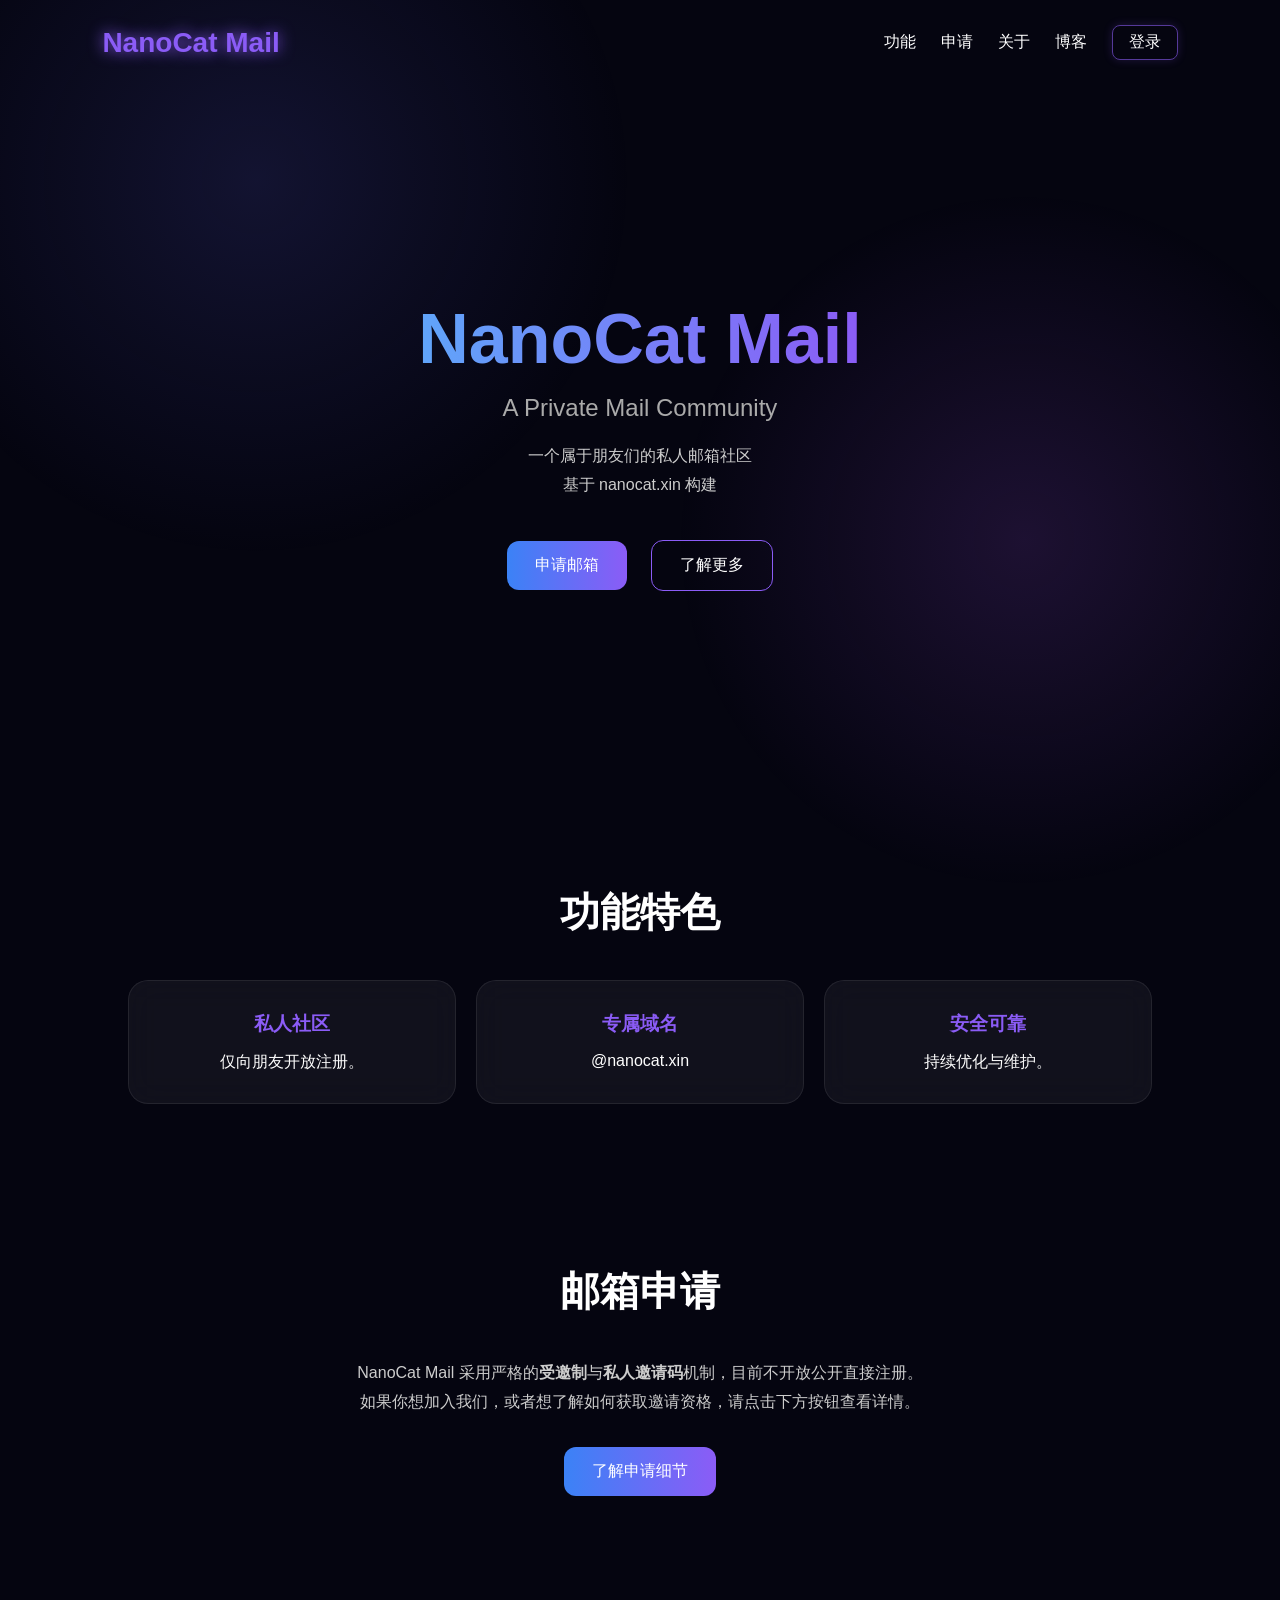
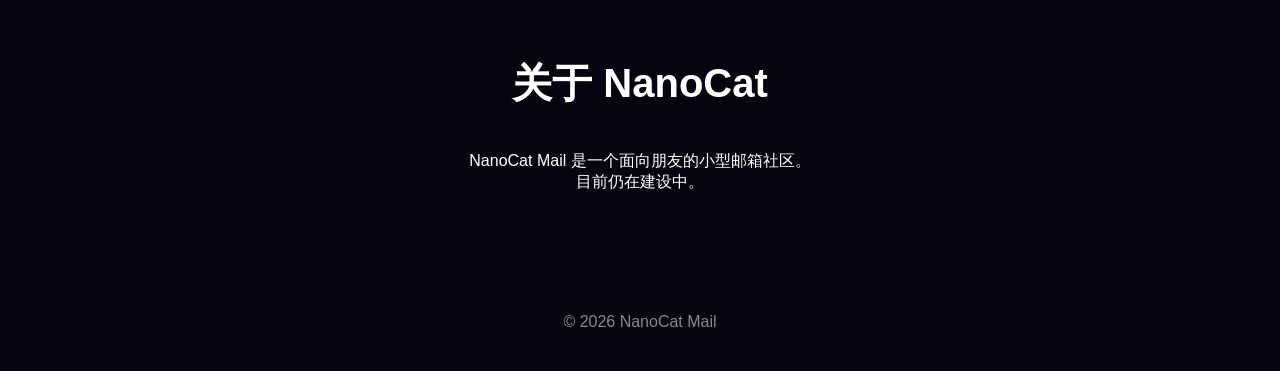
==== commit 1f312012: "Add files via upload" ====
--- a/index.html
+++ b/index.html
@@ -1,4 +1,4 @@
-<!DOCTYPE html>
+﻿<!DOCTYPE html>
 <html lang="zh-CN">
 <head>
     <meta charset="UTF-8">
@@ -15,7 +15,8 @@
     <nav>
         <a href="#features">功能</a>
         <a href="apply.html">申请</a>
-        <a href="about.html">关于</a>
+        <a href="about.html">关于</a>
+        <a href="blog.html">博客</a>
         <a href="#" class="nav-btn-login" id="loginBtn">登录</a>
     </nav>
 </header>
--- a/style.css
+++ b/style.css
@@ -344,7 +344,7 @@
     color: #888;
 }
 
-@media(max-width: 768px){
+@media(max-width: 768px){
     header{
         flex-direction: column;
         gap: 20px;
@@ -372,8 +372,197 @@
         text-align: left !important;
         padding-left: 55px;
     }
-    .timeline-dot{
-        left: 11px !important;
-        right: auto !important;
-    }
-}+    .timeline-dot{
+        left: 11px !important;
+        right: auto !important;
+    }
+}
+
+.nav-btn-login.logged-in {
+    color: white;
+    background: rgba(139, 92, 246, 0.18);
+    max-width: 180px;
+    overflow: hidden;
+    text-overflow: ellipsis;
+    white-space: nowrap;
+    vertical-align: middle;
+}
+
+.login-page {
+    min-height: calc(100vh - 180px);
+    display: flex;
+    align-items: center;
+    justify-content: center;
+    padding: 60px 20px;
+}
+
+.login-card {
+    width: min(460px, 100%);
+    margin: 0;
+    text-align: left;
+}
+
+.login-card h1 {
+    margin-bottom: 12px;
+    font-size: 34px;
+    background: linear-gradient(90deg, #60a5fa, #8b5cf6);
+    -webkit-background-clip: text;
+    -webkit-text-fill-color: transparent;
+}
+
+.login-card p {
+    color: #aaa;
+    line-height: 1.7;
+    margin-bottom: 26px;
+}
+
+.login-form {
+    display: grid;
+    gap: 18px;
+}
+
+.login-form label {
+    display: grid;
+    gap: 8px;
+    color: #ddd;
+}
+
+.login-form input {
+    width: 100%;
+    border: 1px solid rgba(255, 255, 255, .12);
+    border-radius: 10px;
+    padding: 13px 14px;
+    background: rgba(255, 255, 255, .08);
+    color: white;
+    outline: none;
+}
+
+.login-form input:focus {
+    border-color: #8b5cf6;
+    box-shadow: 0 0 0 3px rgba(139, 92, 246, .2);
+}
+
+.login-form .btn {
+    border: 0;
+    margin: 8px 0 0;
+    text-align: center;
+}
+
+.logout-link {
+    display: block;
+    margin: 18px auto 0;
+    border: 0;
+    background: transparent;
+    color: #aaa;
+    cursor: pointer;
+}
+
+.logout-link:hover {
+    color: #8b5cf6;
+}
+
+/* ==========================================
+   7. 博客/公告页面 (blog.html)
+   ========================================== */
+.blog-section {
+    padding: 40px 10% 80px;
+    max-width: 900px;
+    margin: 0 auto;
+}
+
+.blog-list {
+    display: grid;
+    gap: 30px;
+}
+
+.blog-post {
+    cursor: default;
+    transition: 0.3s;
+}
+
+.blog-post:hover {
+    border-color: rgba(139, 92, 246, 0.3);
+    box-shadow: 0 0 35px rgba(139, 92, 246, 0.2);
+}
+
+.blog-meta {
+    display: flex;
+    align-items: center;
+    gap: 12px;
+    margin-bottom: 16px;
+}
+
+.blog-date {
+    color: #888;
+    font-size: 14px;
+}
+
+.blog-tag {
+    font-size: 12px;
+    padding: 2px 10px;
+    border-radius: 20px;
+    border: 1px solid;
+}
+
+.blog-tag.done {
+    color: #22c55e;
+    border-color: #22c55e;
+}
+
+.blog-tag.current {
+    color: #3b82f6;
+    border-color: #3b82f6;
+}
+
+.blog-tag.future {
+    color: #8b5cf6;
+    border-color: #8b5cf6;
+}
+
+.blog-title {
+    font-size: 26px;
+    margin-bottom: 14px;
+    color: #fff;
+}
+
+.blog-excerpt {
+    color: #ccc;
+    line-height: 1.8;
+    font-size: 16px;
+    margin-bottom: 18px;
+}
+
+.blog-body {
+    color: #aaa;
+    line-height: 1.9;
+    font-size: 15px;
+    border-top: 1px solid rgba(255, 255, 255, 0.06);
+    padding-top: 18px;
+}
+
+.blog-body p {
+    margin-bottom: 12px;
+}
+
+.blog-body ul {
+    margin: 8px 0 16px 20px;
+}
+
+.blog-body li {
+    margin-bottom: 6px;
+    color: #bbb;
+}
+
+.blog-body strong {
+    color: #ddd;
+}
+
+@media(max-width: 768px) {
+    .blog-section {
+        padding: 30px 5% 60px;
+    }
+
+    .blog-title {
+        font-size: 22px;
+    }
+}
